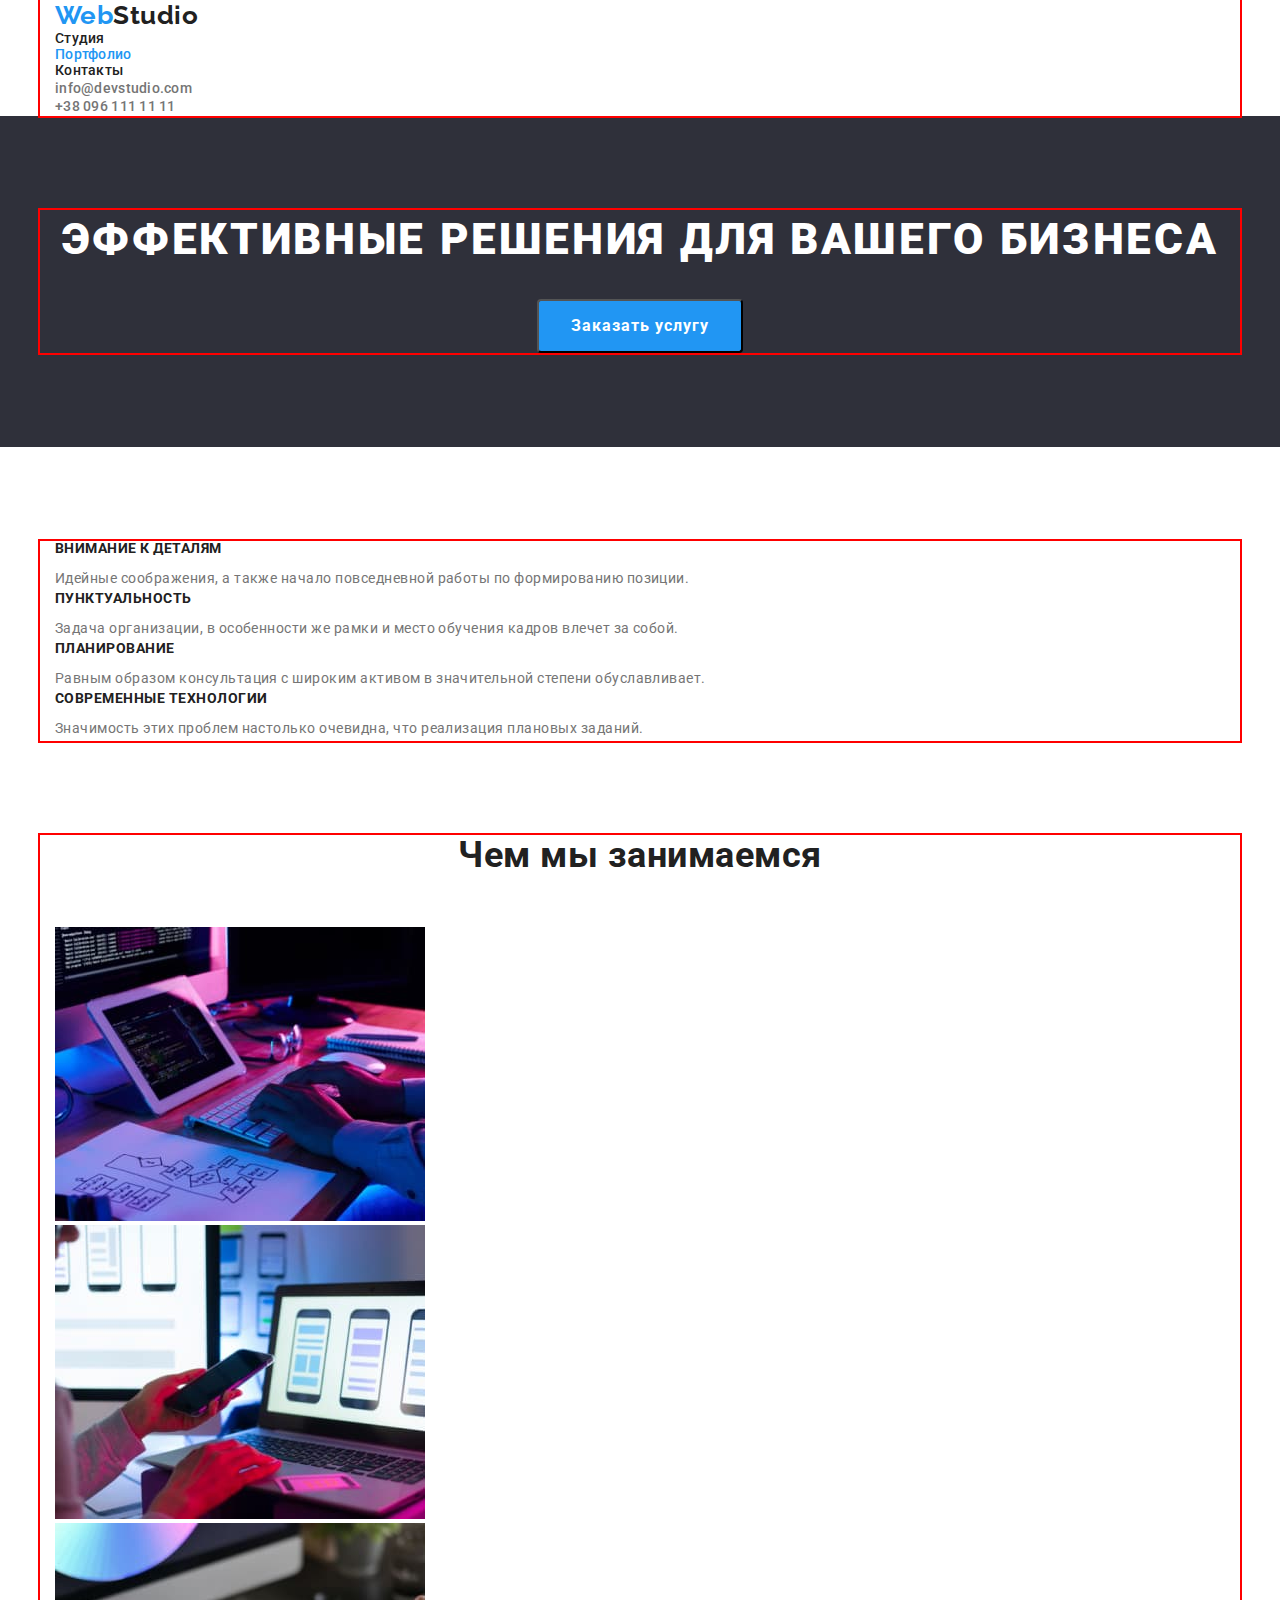
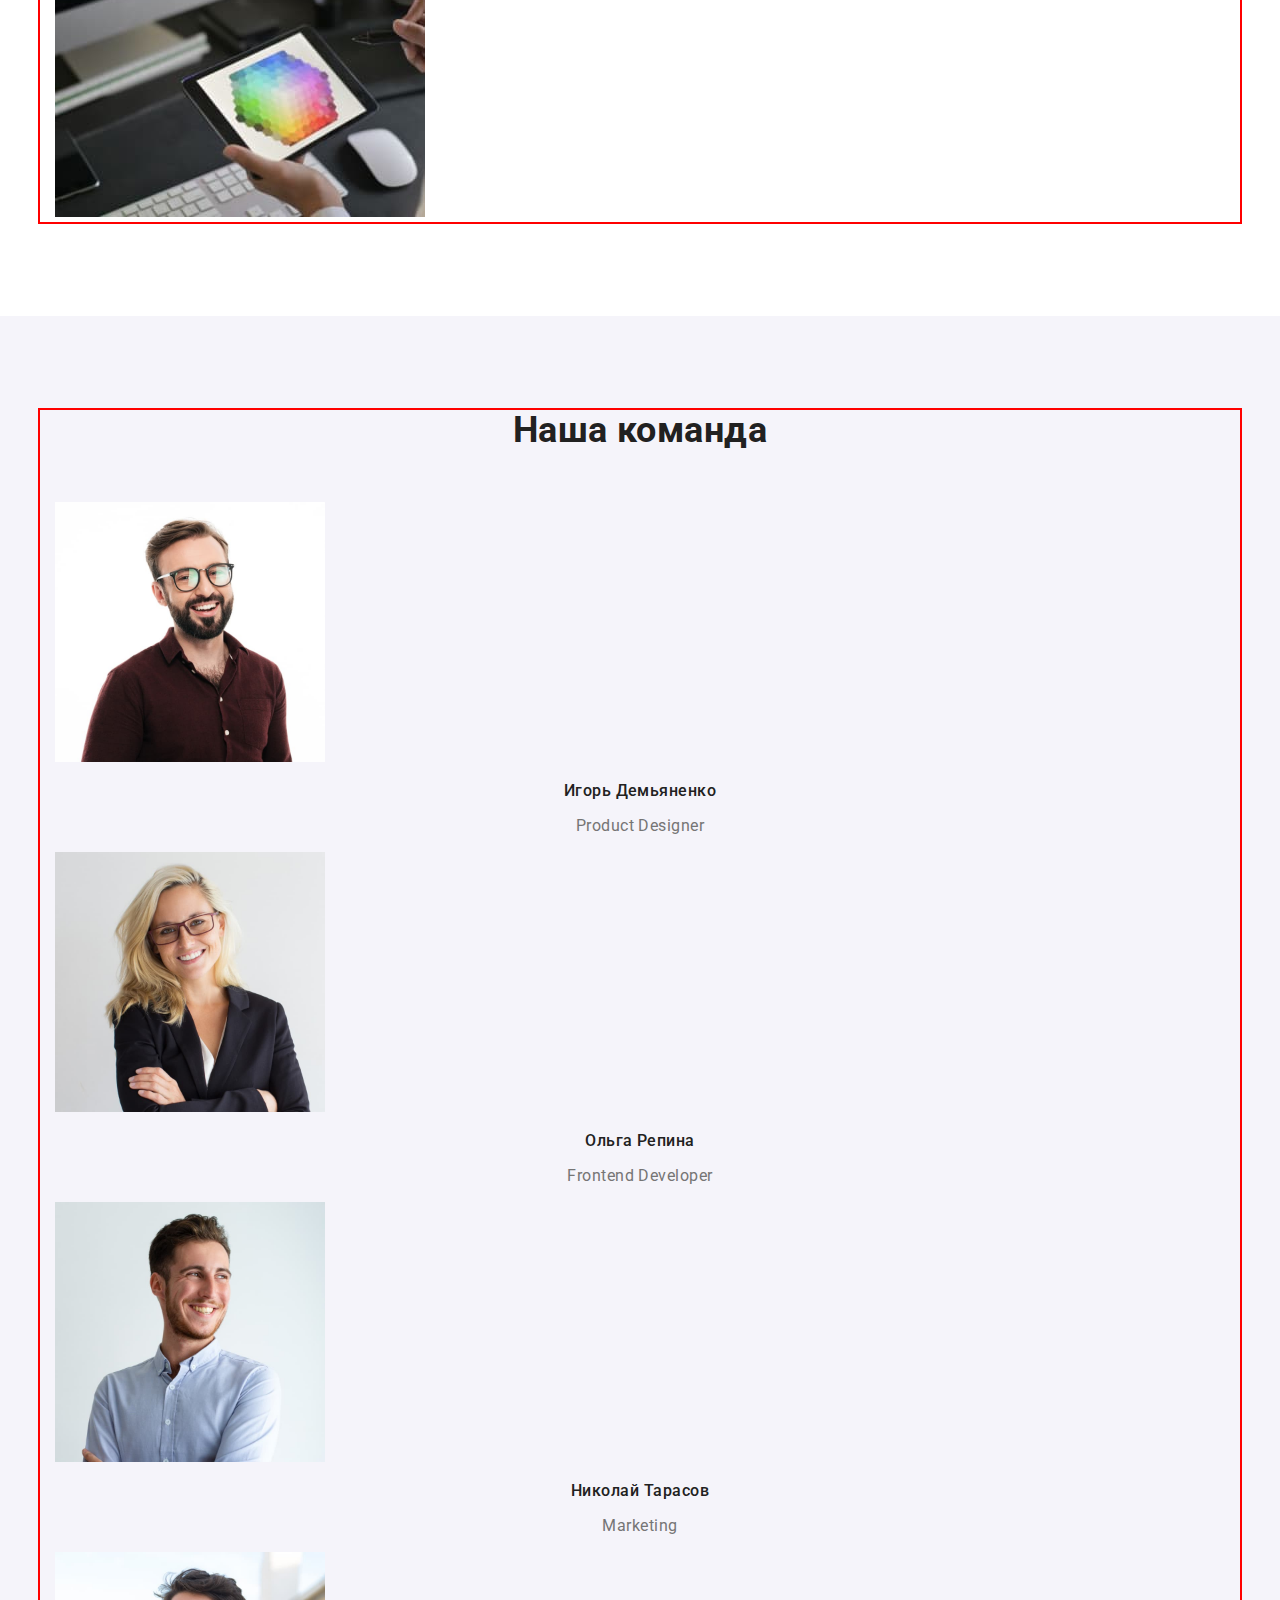
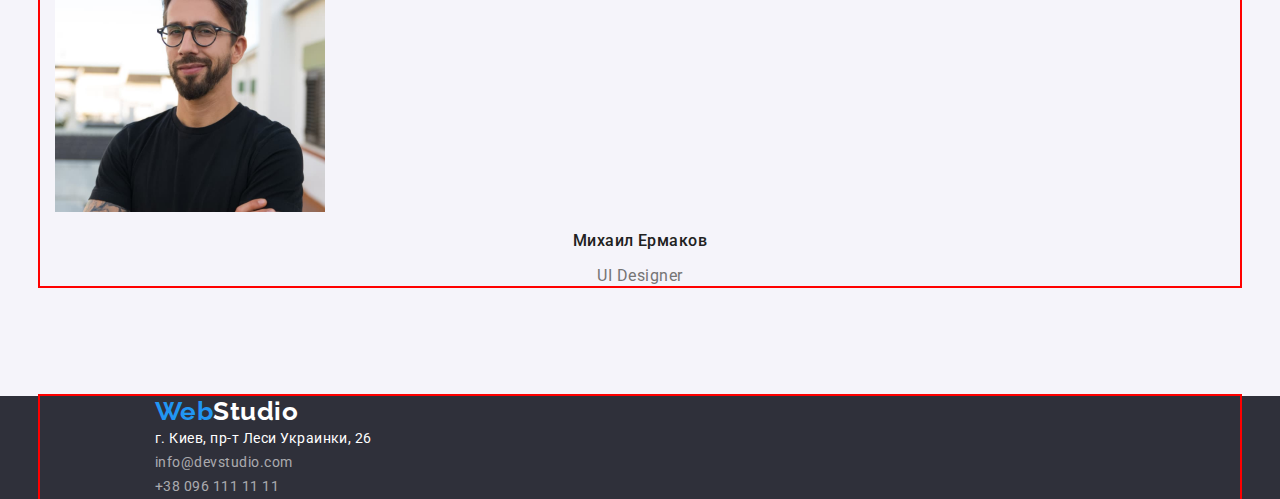
==== index.html @ 388cb09e "домашка" ====
<!DOCTYPE html>
<html lang="ru">
<head>
    <meta charset="UTF-8">
    <title>Document</title>
    <link href="https://fonts.googleapis.com/css2?family=Raleway:wght@700&family=Roboto:wght@400;500;700;900&display=swap" rel="stylesheet"/>
    <link href="https://cdnjs.cloudflare.com/ajax/libs/modern-normalize/1.1.0/modern-normalize.min.css" rel="stylesheet"/>
    <link rel="stylesheet" href="./css/styles.css"/>
</head>
<body class="page">
    <header class="page-header">
        <div class="contener">
            <nav>      
                <a href="./index.html" class="logo link"> 
                    <span class="logo-web">Web</span>Studio
                </a>
                <ul class="site-nav link">
                    <li><a href="./index.html" class="link">Студия</a></li>
                    <li><a href="./portfolio.html" class="link current">Портфолио</a></li>
                    <li><a href="" class="link">Контакты</a></li>
                </ul>
            </nav>
                <ul class="contact link">
                    <li><a href="mailto:info@devstudio.com" class="link" lang="en">info@devstudio.com</a></li>
                    <li><a href="tel:+380961111111" class="link">+38 096 111 11 11</a></li>
                </ul>
        </div>
    </header> 
    <main>
    <section class="hero section">
        <div class="contener">
            <h1 class="hero-title">Эффективные решения для вашего бизнеса</h1>
            <button class="hero-button" type="button">Заказать услугу</button>
        </div>
        </section>
    
        <section class="section">
            <div class="contener">
        <!--скрытый заголовок-->
            <!-- <h2 class="section-title">Особенности</h2> -->
            <ul class="features link">
                <li>
                    <h3 class="features-title">Внимание к деталям</h3>
                    <p class="features-text">Идейные соображения, а также начало повседневной работы по формированию позиции.</p>
                </li>
                <li>
                    <h3 class="features-title">Пунктуальность</h3>
                    <p class="features-text">Задача организации, в особенности же рамки и место обучения кадров влечет за собой.</p>
                </li>
                <li>
                    <h3 class="features-title">Планирование</h3>
                    <p class="features-text">Равным образом консультация с широким активом в значительной степени обуславливает.</p>
                </li>
                <li>
                    <h3 class="features-title">Современные технологии</h3>
                    <p class="features-text">Значимость этих проблем настолько очевидна, что реализация плановых заданий.</p>
                </li>
            </ul>
        </div>
        
        <div class="contener">
        <h2 class="section-title">Чем мы занимаемся</h2>
        <ul class="link">
            <li>
                <img src="./images/img.jpg" alt="компьютер мужские руки печатают" width="370" />
            </li>
            <li>
                <img src="./images/imga.jpg" alt="компьютер в женской левой руке телефон" width="370" />
            </li>
            <li>
                <img src="./images/imgb.jpg" alt="планшет в руках с выбором цветов" width="370" />
            </li>
        </ul>
    </div>
    </section> 
    <section class="team section">
        <div class="contener">
        <h2 class="section-title">Наша команда</h2>
        <ul class="section-team link">
            <li>
                <img src="./images/imgc.jpg" alt="мужчина в очках с бородой темная рубажка" width="270" />
                <h3 class="team-title">Игорь Демьяненко</h3>
                <p class="team-text" lang="en">Product Designer</p>
            </li>
            <li>
                <img src="./images/imgd.jpg" alt="женщина в очках" width="270"/>
                <h3 class="team-title">Ольга Репина</h3>
                <p class="team-text" lang="en">Frontend Developer</p>
            </li>
            <li>
                <img src="./images/imgi.jpg" alt="мужчина с бородой светлая рубажка" width="270" />
                <h3 class="team-title">Николай Тарасов</h3>
                <p class="team-text" lang="en">Marketing</p>
            </li>
            <li>
                <img src="./images/imgf.jpg" alt="мужчина в очках с бородой черная футболка" width="270" />
                <h3 class="team-title">Михаил Ермаков</h3>
                <p class="team-text" lang="en">UI Designer</p>
            </li>
        </ul>
    </div>
    </section>
    </main>
    <footer class="page-footer">
        <div class="contener">
            <a href="./index.html" class="footer-logo link"> <span class="page-footer-logo-web">Web</span>Studio</a>
        <address class="footer-address">
        г. Киев, пр-т Леси Украинки, 26
        <ul class="page-footer-contact link">
            <li><a href="mailto:info@devstudio.com" class="link" lang="en">info@devstudio.com</a></li>
            <li><a href="tel:+380961111111" class="link">+38 096 111 11 11</a></li>
        </ul>
        </address>
        </div>
     </footer>
    
</body>
</html>
---- css/styles.css ----
:root{
    --primary-text-color: #757575;
    --title-text-color:#212121;
    --accent-text-color:#2196F3;
    --hero-title-color:#FFFFFF;
    --footer-contact:rgba(255, 255, 255, 0.6);
    --background-header-color:#FFFFFF;
    --background-hero-color:#2F303A;
    --background-team-color:#F5F4FA;
    --background-footer-color:#2F303A;
    --background-button:#188CE8;
    
}

/* Стили для bady */
body {
    background-color: var(--hero-title-color);
    color: var(--title-text-color);
    font-family:'Roboto', sans-serif;
    letter-spacing: 0.03em;
    }
    /*section*/
.section{
    padding-top: 94px;
    padding-bottom: 94px;
}


/* Стили для header */
.page-header{
    background-color: var(--background-header-color);
    
}
.logo {
    color: var(--title-text-color);
    font-family: 'Raleway', sans-serif;
    font-weight: 700;
    font-size: 26px;
    line-height: 1.19;
    text-decoration: none;
}
.logo-web {
    color: var(--accent-text-color);
}
.logo:hover,
.logo:focus {
    color: var(--accent-text-color);
}
/* contener */
.contener {
outline: 2px solid red;
margin-left: auto;
margin-right: auto;
width: 1200px;
padding-left: 15px;
padding-right: 15px;
}


/* Стили для nav */
.site-nav{
    font-weight: 500;
    font-size: 14px;
    line-height: 1.14;
    letter-spacing: 0.02em;
}
.link{
    list-style:none;
    text-decoration: none;
    font-style:normal;
    padding: 0;
    margin: 0;
    color: var(--title-text-color);
}
.link:hover,
.link:focus {
    color: var(--accent-text-color);
}
/* contact */
.contact a {
    color: var(--primary-text-color);
    font-weight: 500;
    font-size: 14px;
    line-height: 1.14;
    letter-spacing: 0.02em;
}
.contact a:hover,
.contact a:focus {
    color: var(--accent-text-color);
}
/* Стили для hero */
.hero{
    background-color: var(--background-hero-color);
    text-align: center;
}
.hero-title {
    margin-top: 0;
    margin-bottom: 30px;
    /* outline: 2px solid red; */
    

    color: var(--hero-title-color);
    font-weight: 900;
    font-size: 44px;
    line-height: 1.36;
    letter-spacing: 0.06em;
    text-transform: uppercase;

}
/*Стили для button*/
.hero-button {
    color: var(--hero-title-color);
    background-color: var(--accent-text-color);
    font-family: inherit;
    border-radius: 4px;
    padding: 10px 32px;

    cursor: pointer;
    font-weight: 700;
    font-size: 16px;
    line-height: 1.87;
    text-align: center;
    letter-spacing: 0.06em;
}
.hero-button:hover,
.hero-button:focus{
    background-color: var(--background-button);
}
/* Стили для section */
.section-title {
    margin-top: 0;
    margin-bottom: 50px;


    color: var(--title-text-color);
    font-weight: 700;
    font-size: 36px;
    line-height: 1.16;
    text-align: center;
}
/* Стили для features */
.features {
    margin-bottom: 94px;
}
.features-title {
    margin-top: 0;
    margin-bottom: 10px;

    color: var(--title-text-color);
    font-weight: 700;
    font-size: 14px;
    line-height: 1.14;
    text-transform: uppercase;
}
.features-text {
    margin-top: 0;
    margin-bottom: 0;

    color: var(--primary-text-color);
    font-size: 14px;
    line-height: 1.71;
}
.features-title{
    text-transform:uppercase;
    font-size: 14px;
}



/* Стили для team */
.team{
    background-color: var(--background-team-color);
}
.team-title {
    color: var(--title-text-color);
    font-weight: 500;
    font-size: 16px;
    line-height: 1.18;
    text-align: center;
}
.team-text {
    color: var(--primary-text-color);
    font-size: 16px;
    line-height: 1.18;
    text-align: center;
}
/* footer */
.page-footer{
    background-color: var(--background-footer-color);
    text-indent: 100px;
}
.footer-logo{
    color: var(--hero-title-color);
    font-family: 'Raleway';
    font-weight: 700;
    font-size: 26px;
    line-height: 1.19;
}
.page-footer-logo-web{
    color: var(--accent-text-color)
}
.page-footer a:hover,
.page-footer a:focus {
    color: var(--accent-text-color);
}
/*footer contact*/
.footer-address {
    color: var(--hero-title-color);
    font-style:normal;
    text-align: left;
    font-size: 14px;
    line-height: 1.71;
}
.page-footer-contact a{
    color: var(--footer-contact);
}
.page-footer-contact a:hover,
.page-footer-contact a:focus {
    color: var(--accent-text-color)
}



/* Портфолио */
.current{
    color: var(--accent-text-color);
}
.project-button,
.project {
    list-style:none;
}
.project > a{
    text-decoration: none;
}
.project-button button{
    cursor: pointer;
    font-family:inherit;
    font-weight: 500;
    font-size: 16px;
    line-height: 1.62;
    text-align: center;
    background-color: var(--background-team-color);
}
.button:hover,
.button:focus{
    background-color: var(--accent-text-color);
    color: var(--hero-title-color);
}
.project-title{
    font-weight: 700;
    font-size: 18px;
    line-height: 2;
    letter-spacing: 0.06em;
    color: var(--title-text-color);
}
.project-text {
    font-size: 16px;
    line-height: 1.87;
    color: var(--primary-text-color);
}
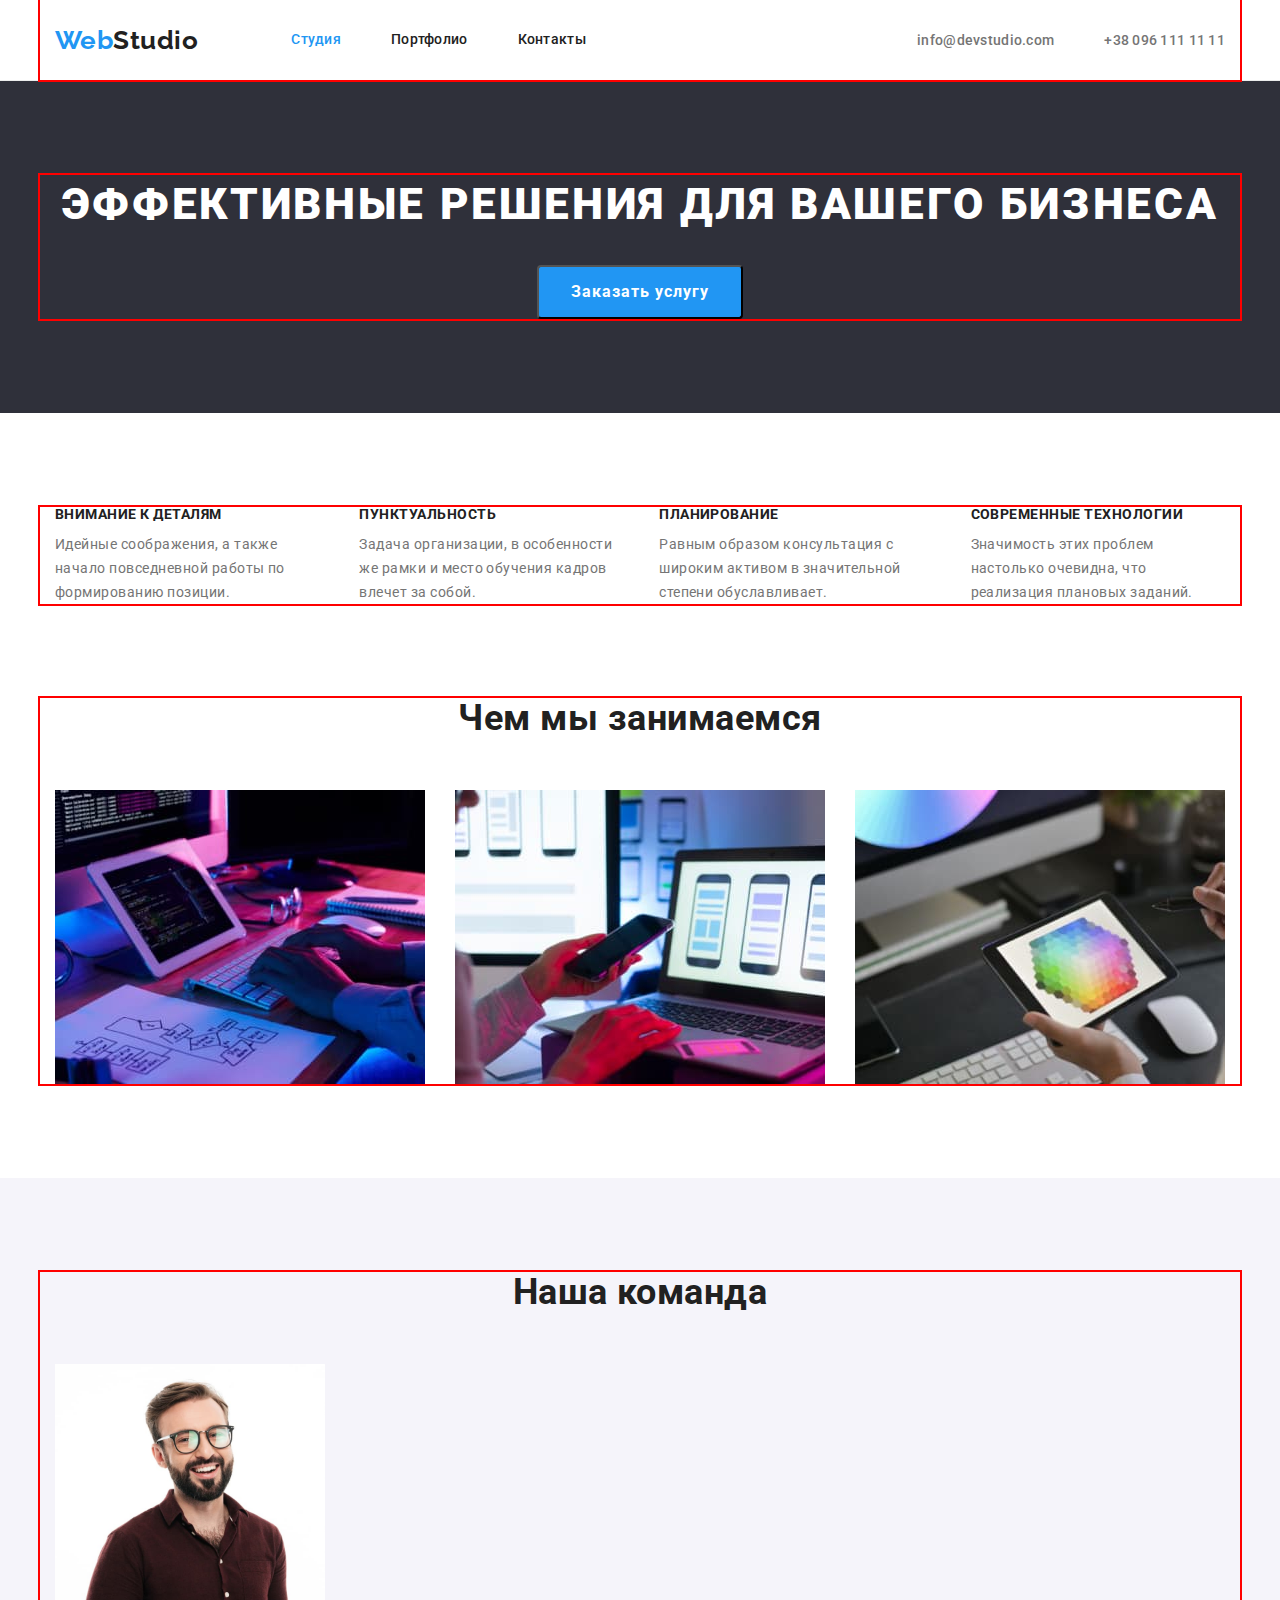
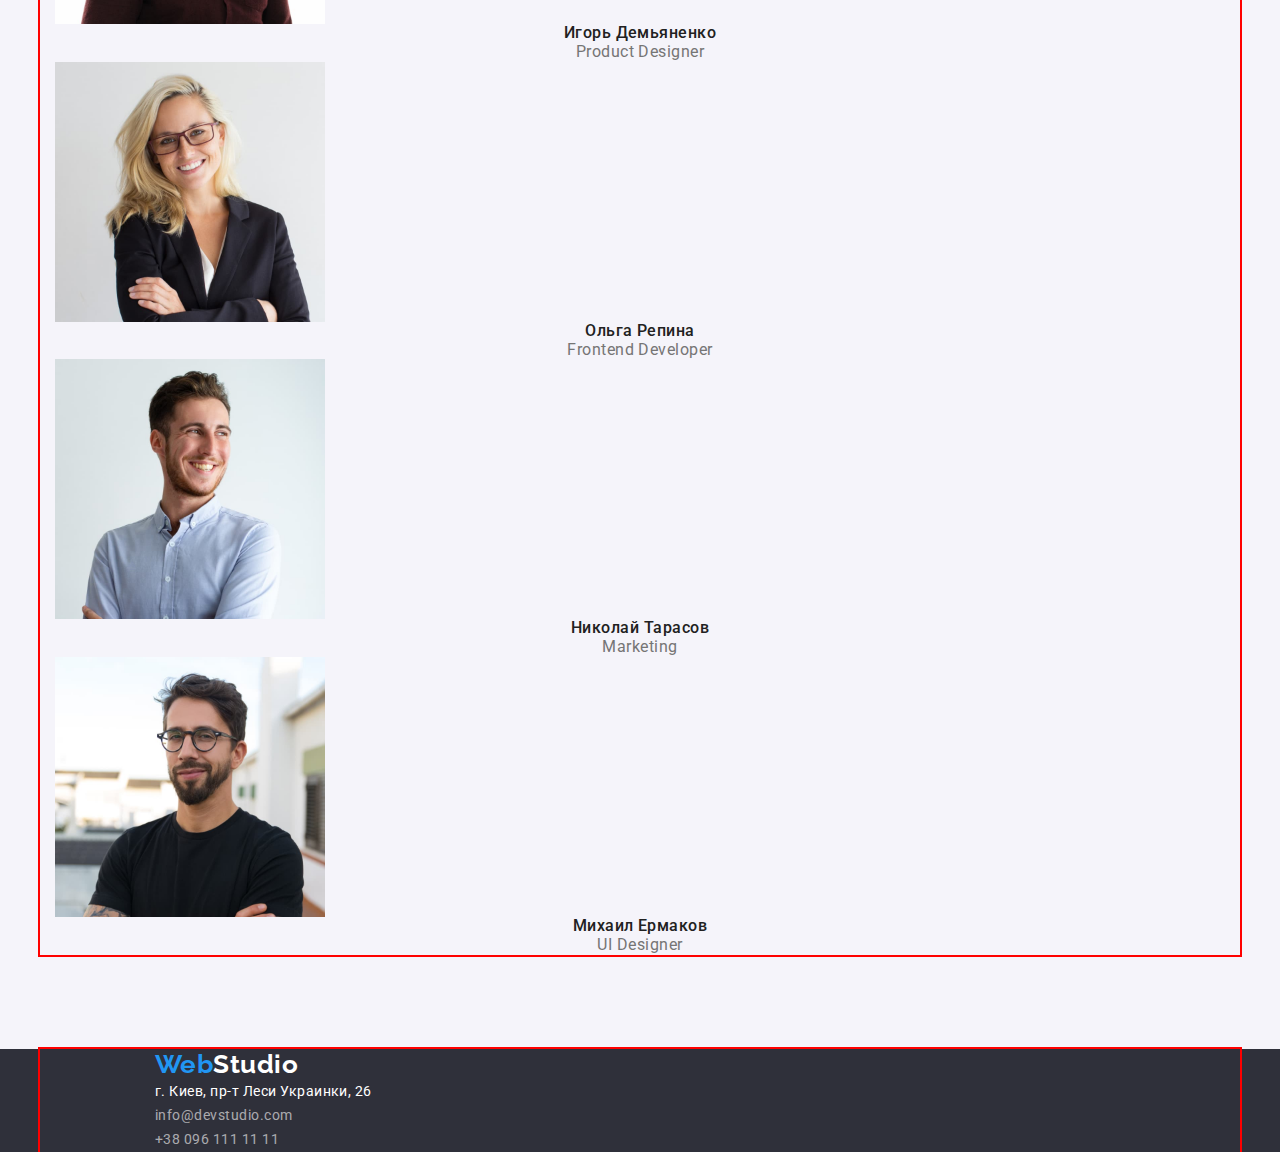
==== commit 7d07e8c3: "дз 03 почти готово" ====
--- a/index.html
+++ b/index.html
@@ -8,50 +8,58 @@
     <link rel="stylesheet" href="./css/styles.css"/>
 </head>
 <body class="page">
+
+    <!-- ===========шапка начало=========== -->
     <header class="page-header">
-        <div class="contener">
-            <nav>      
-                <a href="./index.html" class="logo link"> 
+        <div class="contener hat">
+            <nav class="hat">      
+                <a href="./index.html" class="logo"> 
                     <span class="logo-web">Web</span>Studio
                 </a>
                 <ul class="site-nav link">
-                    <li><a href="./index.html" class="link">Студия</a></li>
-                    <li><a href="./portfolio.html" class="link current">Портфолио</a></li>
-                    <li><a href="" class="link">Контакты</a></li>
+                    <li class="item"><a href="./index.html" class="link current">Студия</a></li>
+                    <li class="item"><a href="./portfolio.html" class="link">Портфолио</a></li>
+                    <li class="item"><a href="" class="link">Контакты</a></li>
                 </ul>
             </nav>
                 <ul class="contact link">
-                    <li><a href="mailto:info@devstudio.com" class="link" lang="en">info@devstudio.com</a></li>
-                    <li><a href="tel:+380961111111" class="link">+38 096 111 11 11</a></li>
+                    <li class="item"><a href="mailto:info@devstudio.com" class="link" lang="en">info@devstudio.com</a></li>
+                    <li class="item"><a href="tel:+380961111111" class="link">+38 096 111 11 11</a></li>
                 </ul>
         </div>
     </header> 
+    <!-- ===========шапка конец=========== -->
+
     <main>
+
+        <!-- ===========Секция герой начало=========== -->
     <section class="hero section">
         <div class="contener">
             <h1 class="hero-title">Эффективные решения для вашего бизнеса</h1>
             <button class="hero-button" type="button">Заказать услугу</button>
         </div>
         </section>
-    
+    <!-- ===========Секция герой конец=========== -->
+
+    <!-- ===========Секция особенности начало=========== -->
         <section class="section">
+            <!--скрытый заголовок-->
+            <h2 class="section-title visually-hidden">Особенности</h2>
             <div class="contener">
-        <!--скрытый заголовок-->
-            <!-- <h2 class="section-title">Особенности</h2> -->
-            <ul class="features link">
-                <li>
+                <ul class="features link">
+                <li class="item">
                     <h3 class="features-title">Внимание к деталям</h3>
                     <p class="features-text">Идейные соображения, а также начало повседневной работы по формированию позиции.</p>
                 </li>
-                <li>
+                <li class="item">
                     <h3 class="features-title">Пунктуальность</h3>
                     <p class="features-text">Задача организации, в особенности же рамки и место обучения кадров влечет за собой.</p>
                 </li>
-                <li>
+                <li class="item">
                     <h3 class="features-title">Планирование</h3>
                     <p class="features-text">Равным образом консультация с широким активом в значительной степени обуславливает.</p>
                 </li>
-                <li>
+                <li class="item">
                     <h3 class="features-title">Современные технологии</h3>
                     <p class="features-text">Значимость этих проблем настолько очевидна, что реализация плановых заданий.</p>
                 </li>
@@ -60,19 +68,22 @@
         
         <div class="contener">
         <h2 class="section-title">Чем мы занимаемся</h2>
-        <ul class="link">
-            <li>
+        <ul class="section-list link">
+            <li class="item">
                 <img src="./images/img.jpg" alt="компьютер мужские руки печатают" width="370" />
             </li>
-            <li>
+            <li class="item">
                 <img src="./images/imga.jpg" alt="компьютер в женской левой руке телефон" width="370" />
             </li>
-            <li>
+            <li class="item">
                 <img src="./images/imgb.jpg" alt="планшет в руках с выбором цветов" width="370" />
             </li>
         </ul>
     </div>
     </section> 
+    <!-- ===========Секция особенности конец=========== -->
+
+    <!-- ===========Секция наша команда конец=========== -->
     <section class="team section">
         <div class="contener">
         <h2 class="section-title">Наша команда</h2>
@@ -100,7 +111,10 @@
         </ul>
     </div>
     </section>
+    <!-- ===========Секция наша команда конец=========== -->
+
     </main>
+   <!-- ===========подвал начало=========== -->
     <footer class="page-footer">
         <div class="contener">
             <a href="./index.html" class="footer-logo link"> <span class="page-footer-logo-web">Web</span>Studio</a>
@@ -113,6 +127,6 @@
         </address>
         </div>
      </footer>
-    
+    <!-- ===========подвал конец=========== -->
 </body>
 </html>--- a/css/styles.css
+++ b/css/styles.css
@@ -9,6 +9,7 @@
     --background-team-color:#F5F4FA;
     --background-footer-color:#2F303A;
     --background-button:#188CE8;
+    --border-color:#EEEEEE;
     
 }
 
@@ -24,19 +25,37 @@
     padding-top: 94px;
     padding-bottom: 94px;
 }
-
-
+h1,h2,h3,h4,p{
+    margin: 0;
+    padding: 0;
+}
+img{
+    display: block;
+    max-width: 100%;
+    height: auto;
+}
 /* Стили для header */
+.hat{
+    display: flex;
+    align-items: center;
+    /* justify-content: space-between; */
+}
 .page-header{
     background-color: var(--background-header-color);
-    
+    border-bottom: 1px solid #ECECEC;
 }
 .logo {
+    margin-right: 93px;
+    padding: 0;
+    
+    
     color: var(--title-text-color);
     font-family: 'Raleway', sans-serif;
+    font-style:normal;
     font-weight: 700;
     font-size: 26px;
     line-height: 1.19;
+    list-style:none;
     text-decoration: none;
 }
 .logo-web {
@@ -59,10 +78,15 @@
 
 /* Стили для nav */
 .site-nav{
+    display: flex;
+
     font-weight: 500;
     font-size: 14px;
     line-height: 1.14;
     letter-spacing: 0.02em;
+}
+.site-nav .item:not(:last-child){
+    margin-right: 50px;
 }
 .link{
     list-style:none;
@@ -72,11 +96,23 @@
     margin: 0;
     color: var(--title-text-color);
 }
+.site-nav .link{
+    display: block;
+    padding-top: 32px;
+    padding-bottom: 32px;
+}
 .link:hover,
 .link:focus {
     color: var(--accent-text-color);
 }
 /* contact */
+.contact{
+    display: flex;
+    margin-left: auto;
+}
+.contact .item:not(:last-child){
+    margin-right: 50px;
+}
 .contact a {
     color: var(--primary-text-color);
     font-weight: 500;
@@ -139,9 +175,46 @@
     text-align: center;
 }
 /* Стили для features */
+.visually-hidden{
+    position: absolute;
+    width: 1px;
+    height: 1px;
+    margin: -1px;
+    padding: 0;
+    overflow: hidden;
+    border: 0;
+    clip: rect(0 0 0 0) 
+}
+
+
 .features {
+    display: flex;
     margin-bottom: 94px;
 }
+/* через CALC */
+.features .item{
+    width: calc((100%-90px)/4);
+    margin-right: 30px;
+}
+.features .item:last-child{
+    margin-right: 0;
+}
+/* один из способов сделать столбцы */
+/* .features .item{
+    width: 270px;
+    margin-right: 30px;
+    margin-bottom: 30px;
+}
+ .features .item:not(:last-child){
+    margin-right: 30px;
+} 
+.features .item:nth-child(4n){
+    margin-right: 0;
+}
+.features .item:nth-child(-n+4){
+    margin-bottom: 0;
+} */
+/* ================================= */
 .features-title {
     margin-top: 0;
     margin-bottom: 10px;
@@ -164,8 +237,16 @@
     text-transform:uppercase;
     font-size: 14px;
 }
-
-
+.section-list{
+    display: flex;
+}
+.section-list .item {
+    width: calc((100%-60px)/3);
+    margin-right: 30px;
+}
+.section-list .item:last-child{
+    margin-right: 0;
+}
 
 /* Стили для team */
 .team{
@@ -222,7 +303,7 @@
 
 
 /* Портфолио */
-.current{
+.site-nav .current{
     color: var(--accent-text-color);
 }
 .project-button,
@@ -246,7 +327,34 @@
     background-color: var(--accent-text-color);
     color: var(--hero-title-color);
 }
+.project-button{
+    display: flex;
+    justify-content: center;
+}
+.project-button .item{
+    margin-left: 8px;
+    margin-bottom: 50px;
+}
+.projects-list{
+    display: flex;
+    flex-wrap: wrap;
+    padding: 0;
+    
+    margin-left: -30px;
+    margin-top: -30px;
+
+    outline: 1px solid blue;
+}
+.projects-list .project{
+    flex-basis: calc(100% / 3 - 30px);
+
+    margin-left: 30px;
+    margin-top: 30px;
+
+    
+}
 .project-title{
+    
     font-weight: 700;
     font-size: 18px;
     line-height: 2;
@@ -254,7 +362,21 @@
     color: var(--title-text-color);
 }
 .project-text {
+    margin-top: 4px;
+
     font-size: 16px;
     line-height: 1.87;
     color: var(--primary-text-color);
-}+}
+/* .project *{
+    outline: 1px solid green;
+} */
+.project-content{
+    padding: 20px 24px;
+    border-right: 1px solid var(--border-color);
+    border-bottom: 1px solid var(--border-color);
+    border-left: 1px solid var(--border-color);
+}
+
+
+
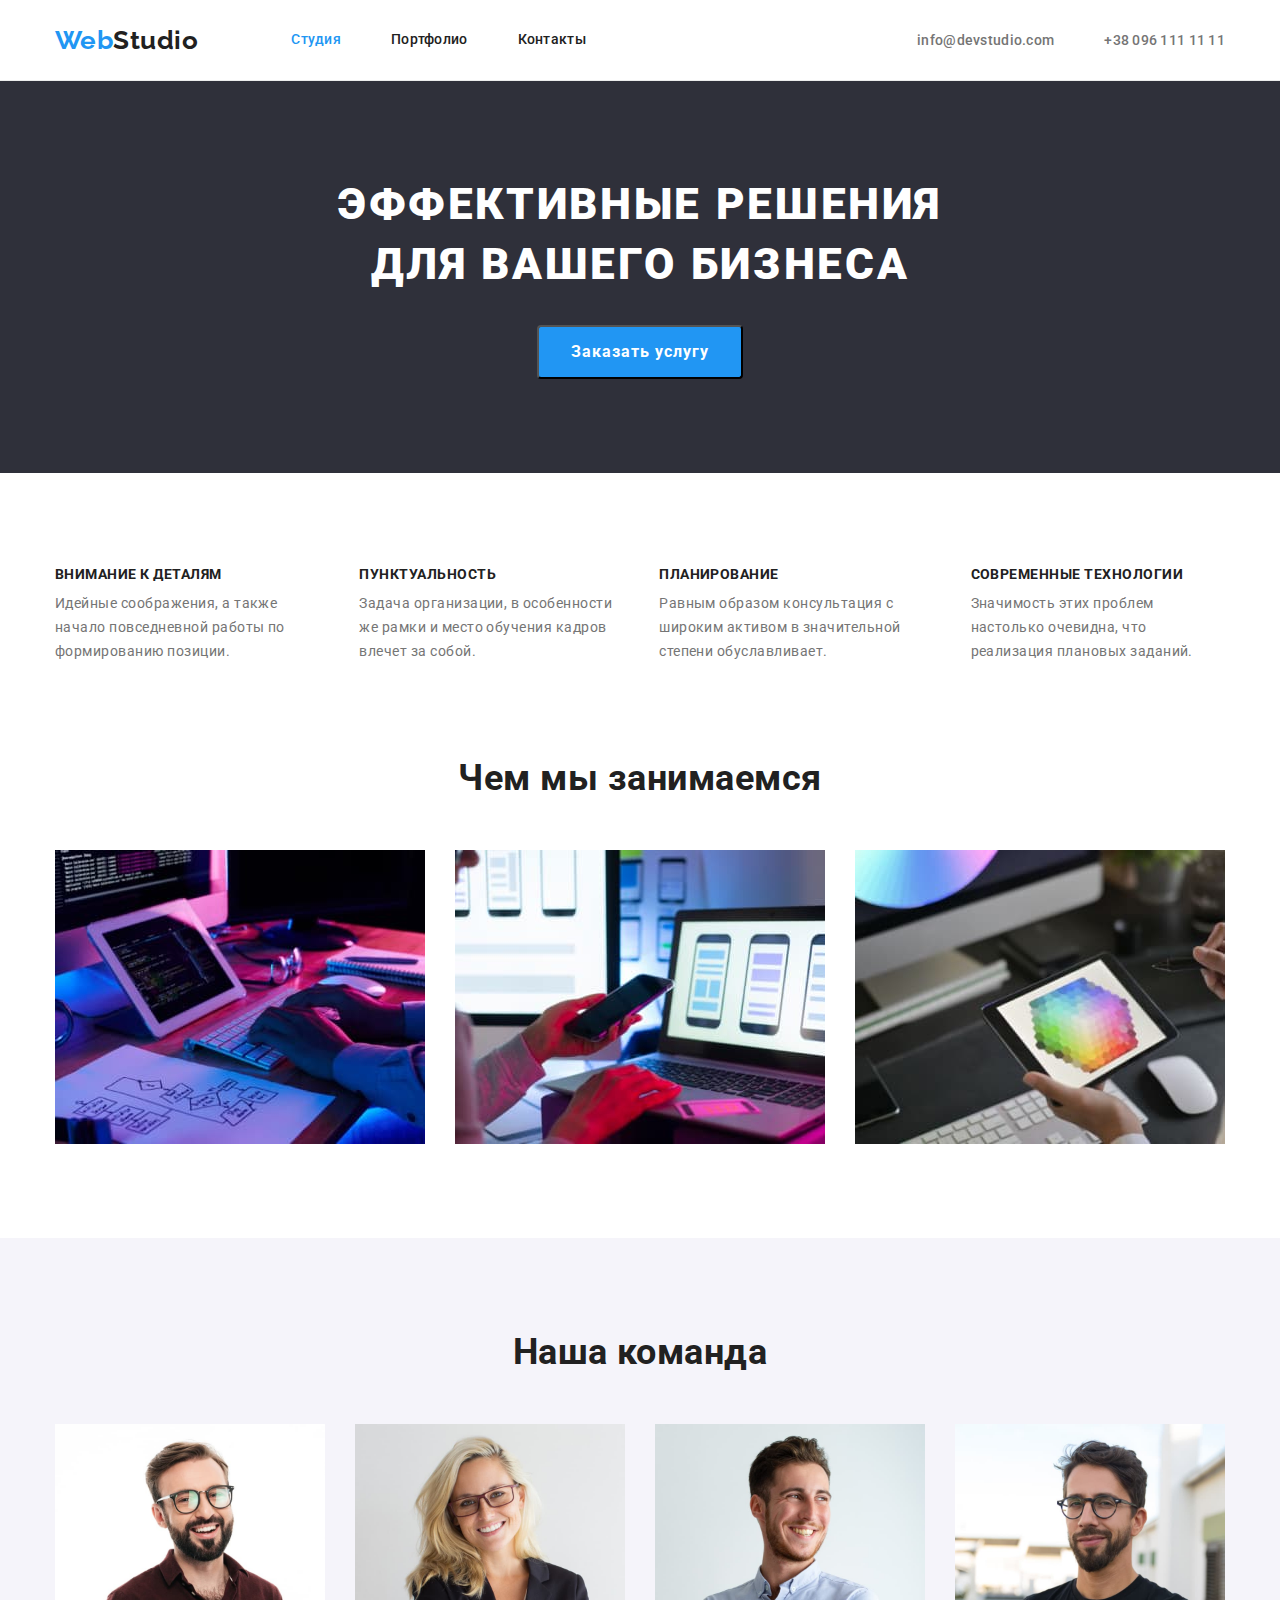
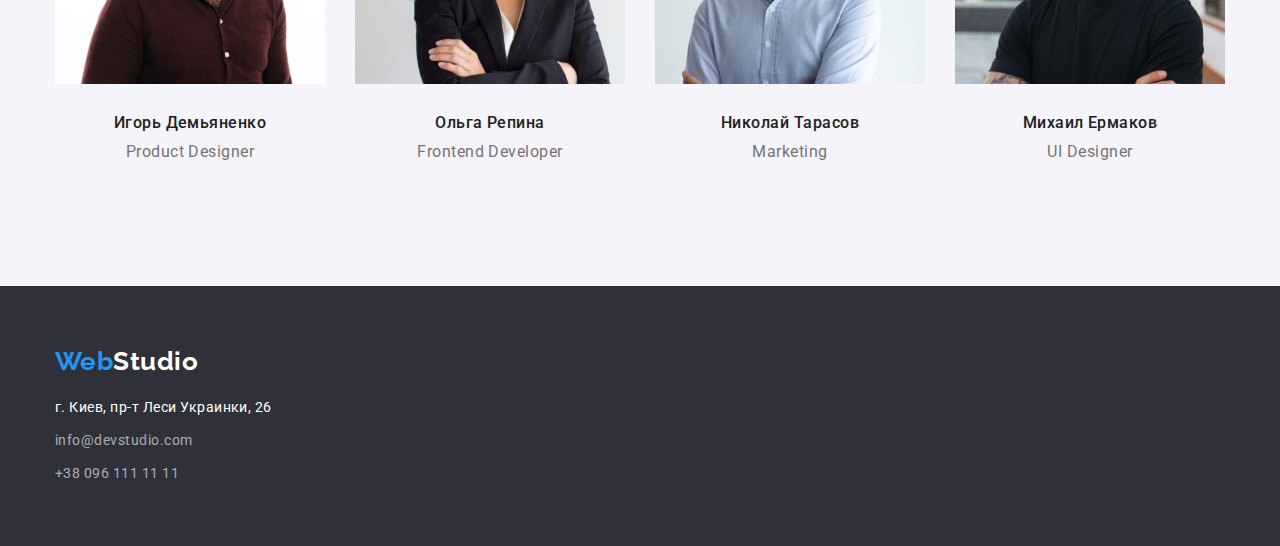
==== commit 71b5def5: "дз готово" ====
--- a/index.html
+++ b/index.html
@@ -35,7 +35,7 @@
         <!-- ===========Секция герой начало=========== -->
     <section class="hero section">
         <div class="contener">
-            <h1 class="hero-title">Эффективные решения для вашего бизнеса</h1>
+            <h1 class="hero-title">Эффективные решения</br> для вашего бизнеса</h1>
             <button class="hero-button" type="button">Заказать услугу</button>
         </div>
         </section>
@@ -83,30 +83,50 @@
     </section> 
     <!-- ===========Секция особенности конец=========== -->
 
-    <!-- ===========Секция наша команда конец=========== -->
+    <!-- ===========Секция наша команда ночало=========== -->
     <section class="team section">
         <div class="contener">
         <h2 class="section-title">Наша команда</h2>
         <ul class="section-team link">
-            <li>
-                <img src="./images/imgc.jpg" alt="мужчина в очках с бородой темная рубажка" width="270" />
+            <li class="item">
+                <div class="team-image">
+                    <img src="./images/imgc.jpg" alt="мужчина в очках с бородой темная рубажка" width="270" />
+                </div>
+                <div class="team-content">
                 <h3 class="team-title">Игорь Демьяненко</h3>
                 <p class="team-text" lang="en">Product Designer</p>
+                </div>
+                
             </li>
-            <li>
-                <img src="./images/imgd.jpg" alt="женщина в очках" width="270"/>
-                <h3 class="team-title">Ольга Репина</h3>
-                <p class="team-text" lang="en">Frontend Developer</p>
+            <li class="item">
+                <div class="team-image">
+                    <img src="./images/imgd.jpg" alt="женщина в очках" width="270"/>
+                </div>
+                <div class="team-content">
+                    <h3 class="team-title">Ольга Репина</h3>
+                    <p class="team-text" lang="en">Frontend Developer</p>
+                </div>
+                
             </li>
-            <li>
-                <img src="./images/imgi.jpg" alt="мужчина с бородой светлая рубажка" width="270" />
+            <li class="item">
+                <div class="team-image">
+                    <img src="./images/imgi.jpg" alt="мужчина с бородой светлая рубажка" width="270" />
+                </div>
+                <div class="team-content">
                 <h3 class="team-title">Николай Тарасов</h3>
                 <p class="team-text" lang="en">Marketing</p>
+                </div>
+
             </li>
-            <li>
-                <img src="./images/imgf.jpg" alt="мужчина в очках с бородой черная футболка" width="270" />
+            <li class="item">
+                <div class="team-image">
+                    <img src="./images/imgf.jpg" alt="мужчина в очках с бородой черная футболка" width="270" />
+                </div>
+                <div class="team-content">
                 <h3 class="team-title">Михаил Ермаков</h3>
                 <p class="team-text" lang="en">UI Designer</p>
+                </div>
+
             </li>
         </ul>
     </div>
@@ -121,8 +141,8 @@
         <address class="footer-address">
         г. Киев, пр-т Леси Украинки, 26
         <ul class="page-footer-contact link">
-            <li><a href="mailto:info@devstudio.com" class="link" lang="en">info@devstudio.com</a></li>
-            <li><a href="tel:+380961111111" class="link">+38 096 111 11 11</a></li>
+            <li class="item"><a href="mailto:info@devstudio.com" class="link" lang="en">info@devstudio.com</a></li>
+            <li class="item"><a href="tel:+380961111111" class="link">+38 096 111 11 11</a></li>
         </ul>
         </address>
         </div>
--- a/css/styles.css
+++ b/css/styles.css
@@ -25,7 +25,7 @@
     padding-top: 94px;
     padding-bottom: 94px;
 }
-h1,h2,h3,h4,p{
+h1,h2,h3,h4,p,ul{
     margin: 0;
     padding: 0;
 }
@@ -67,7 +67,7 @@
 }
 /* contener */
 .contener {
-outline: 2px solid red;
+/* outline: 2px solid red; */
 margin-left: auto;
 margin-right: auto;
 width: 1200px;
@@ -252,7 +252,28 @@
 .team{
     background-color: var(--background-team-color);
 }
+.section-team{
+    display: flex;
+    padding: 0;
+    
+    margin-left: -30px;
+    margin-top: -30px;
+
+    /* outline: 1px solid blue; */
+}
+.section-team .item{
+    flex-basis: calc(100% / 3 - 30px);
+
+    margin-left: 30px;
+    margin-top: 30px;
+}
+.section-team .item *{
+    /* outline: 1px solid green; */
+}
 .team-title {
+    margin-top: 30px;
+    margin-bottom: 10px;
+
     color: var(--title-text-color);
     font-weight: 500;
     font-size: 16px;
@@ -260,6 +281,8 @@
     text-align: center;
 }
 .team-text {
+    margin-bottom: 30px;
+
     color: var(--primary-text-color);
     font-size: 16px;
     line-height: 1.18;
@@ -267,10 +290,16 @@
 }
 /* footer */
 .page-footer{
+    padding-top: 60px;
+    padding-bottom: 60px;
+
     background-color: var(--background-footer-color);
-    text-indent: 100px;
+    
 }
 .footer-logo{
+    display: block;
+    margin-bottom: 20px;
+
     color: var(--hero-title-color);
     font-family: 'Raleway';
     font-weight: 700;
@@ -278,7 +307,7 @@
     line-height: 1.19;
 }
 .page-footer-logo-web{
-    color: var(--accent-text-color)
+   color: var(--accent-text-color)
 }
 .page-footer a:hover,
 .page-footer a:focus {
@@ -299,7 +328,9 @@
 .page-footer-contact a:focus {
     color: var(--accent-text-color)
 }
-
+.page-footer-contact .item{
+    margin-top: 9px;
+}
 
 
 /* Портфолио */
@@ -314,12 +345,15 @@
     text-decoration: none;
 }
 .project-button button{
+    padding: 6px 22px;
     cursor: pointer;
     font-family:inherit;
+    border-radius: 4px;
     font-weight: 500;
     font-size: 16px;
     line-height: 1.62;
     text-align: center;
+    border: 1px solid transparent;
     background-color: var(--background-team-color);
 }
 .button:hover,
@@ -335,6 +369,9 @@
     margin-left: 8px;
     margin-bottom: 50px;
 }
+.project-button .item:first-child{
+    margin-left: 0;
+}
 .projects-list{
     display: flex;
     flex-wrap: wrap;
@@ -343,7 +380,7 @@
     margin-left: -30px;
     margin-top: -30px;
 
-    outline: 1px solid blue;
+    /* outline: 1px solid blue; */
 }
 .projects-list .project{
     flex-basis: calc(100% / 3 - 30px);
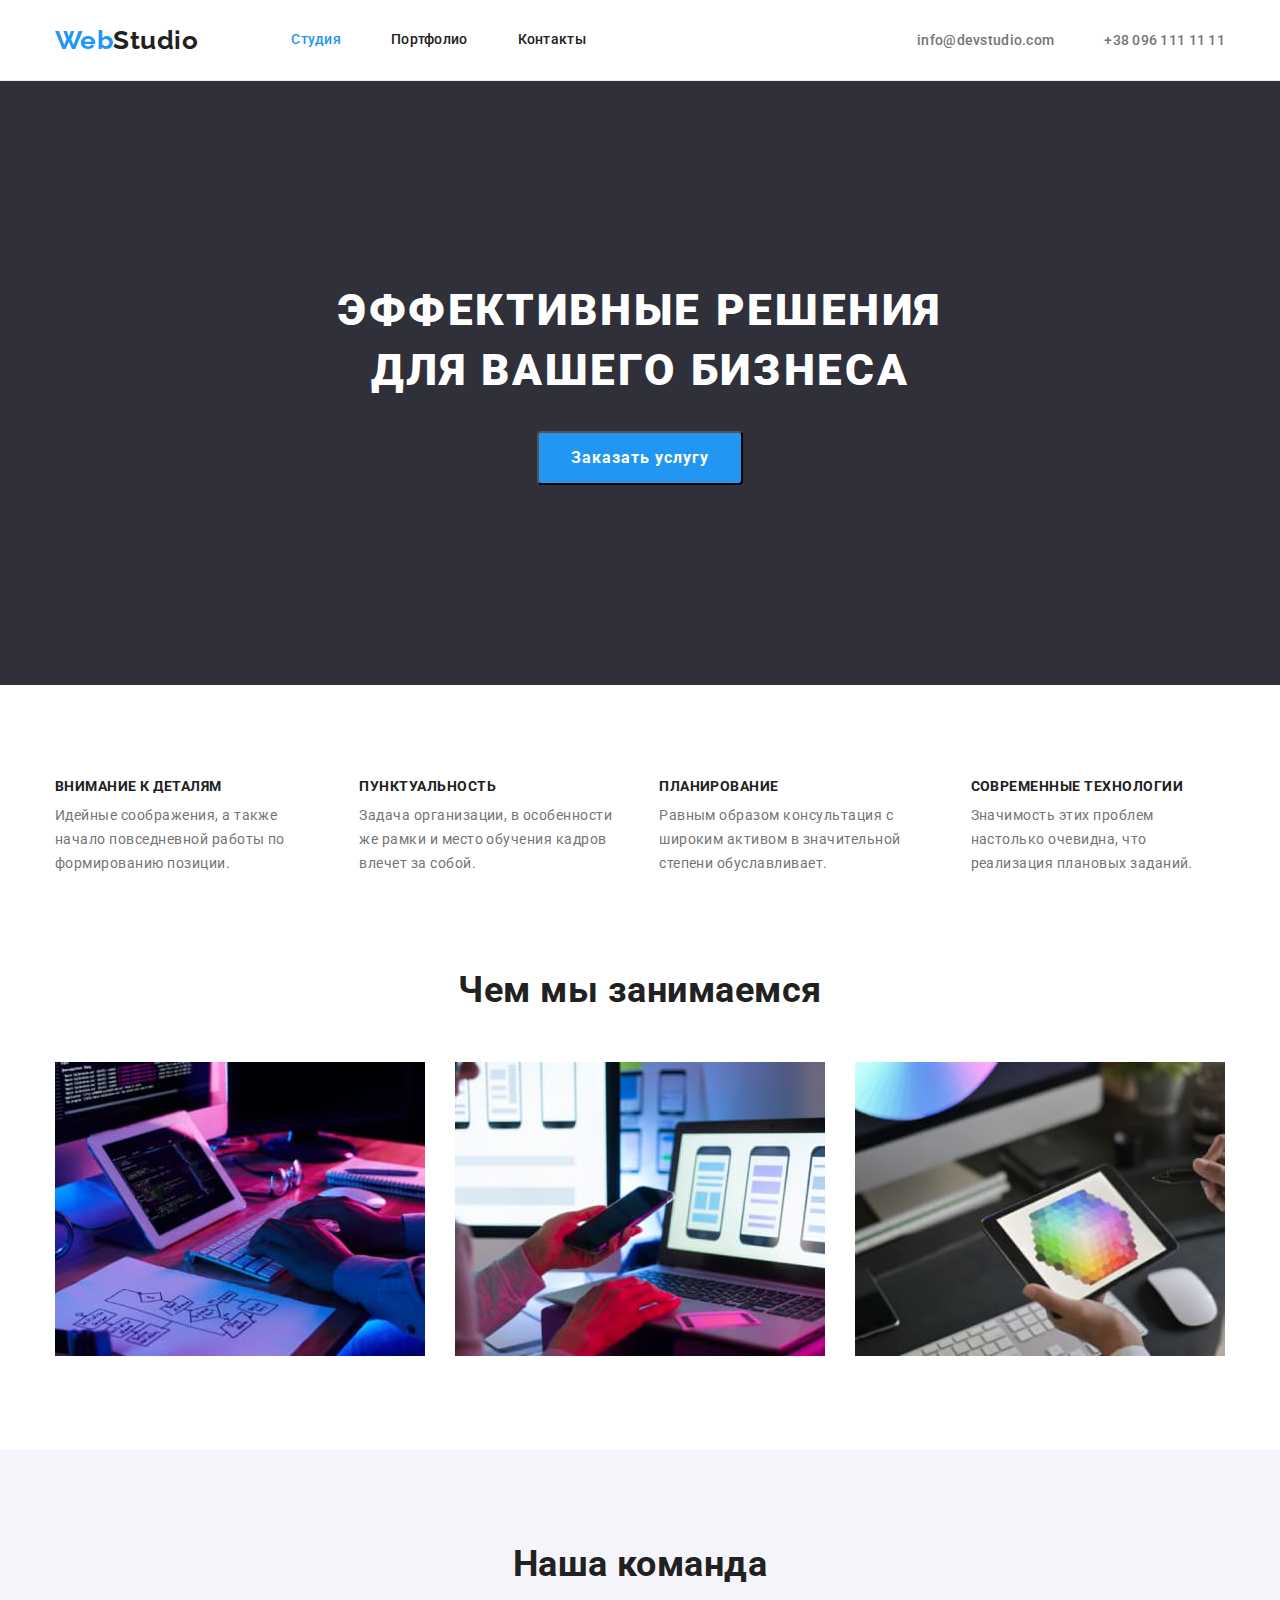
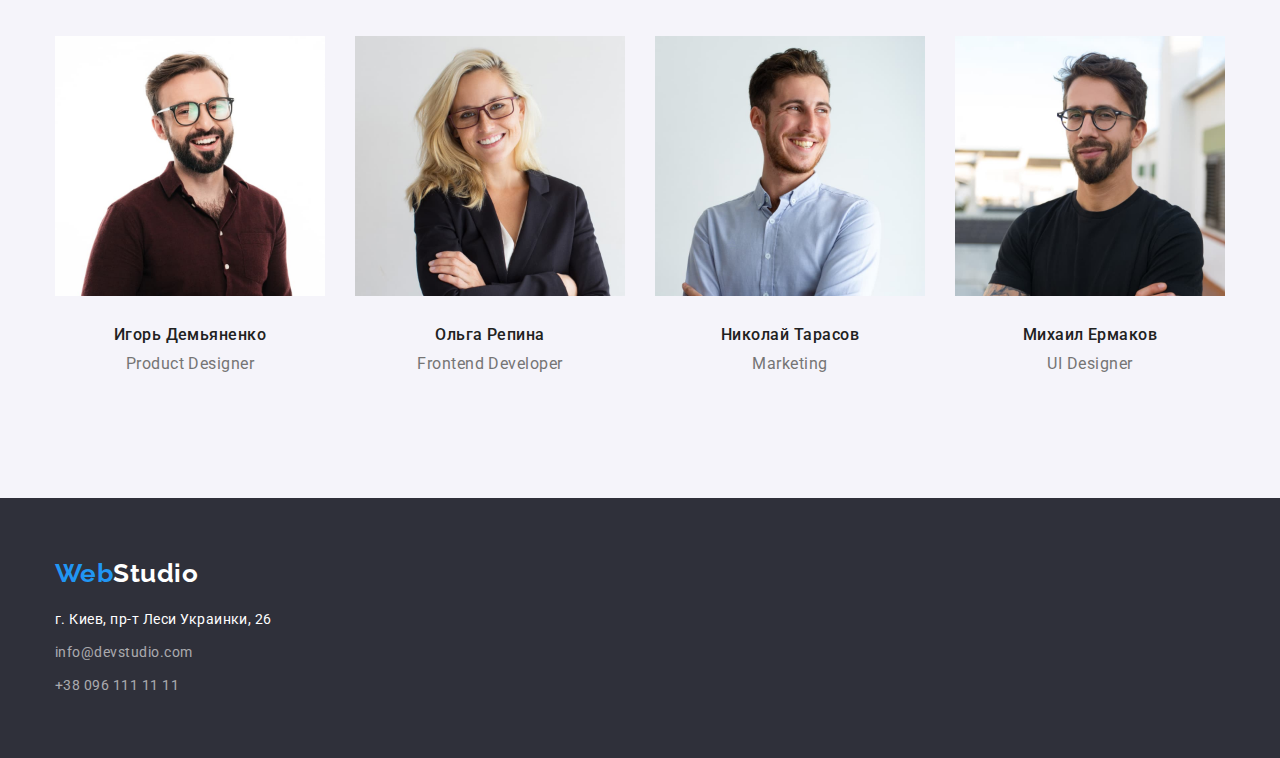
==== commit c22b5197: "внес поправки по 3 дз готово" ====
--- a/index.html
+++ b/index.html
@@ -33,7 +33,7 @@
     <main>
 
         <!-- ===========Секция герой начало=========== -->
-    <section class="hero section">
+    <section class="hero">
         <div class="contener">
             <h1 class="hero-title">Эффективные решения</br> для вашего бизнеса</h1>
             <button class="hero-button" type="button">Заказать услугу</button>
@@ -42,7 +42,7 @@
     <!-- ===========Секция герой конец=========== -->
 
     <!-- ===========Секция особенности начало=========== -->
-        <section class="section">
+        <section class="features-section">
             <!--скрытый заголовок-->
             <h2 class="section-title visually-hidden">Особенности</h2>
             <div class="contener">
@@ -65,7 +65,8 @@
                 </li>
             </ul>
         </div>
-        
+        </section>
+        <section class="section">
         <div class="contener">
         <h2 class="section-title">Чем мы занимаемся</h2>
         <ul class="section-list link">
--- a/css/styles.css
+++ b/css/styles.css
@@ -126,6 +126,8 @@
 }
 /* Стили для hero */
 .hero{
+    padding-top: 200px;
+    padding-bottom: 200px;
     background-color: var(--background-hero-color);
     text-align: center;
 }
@@ -187,9 +189,12 @@
 }
 
 
-.features {
-    display: flex;
-    margin-bottom: 94px;
+.features-section {
+    display: flex;
+    padding-top: 94px;
+}
+.features{
+    display: flex;
 }
 /* через CALC */
 .features .item{
@@ -270,8 +275,11 @@
 .section-team .item *{
     /* outline: 1px solid green; */
 }
+.team-content{
+    padding-top: 30px;
+    padding-bottom: 30px;
+}
 .team-title {
-    margin-top: 30px;
     margin-bottom: 10px;
 
     color: var(--title-text-color);
@@ -281,8 +289,6 @@
     text-align: center;
 }
 .team-text {
-    margin-bottom: 30px;
-
     color: var(--primary-text-color);
     font-size: 16px;
     line-height: 1.18;
